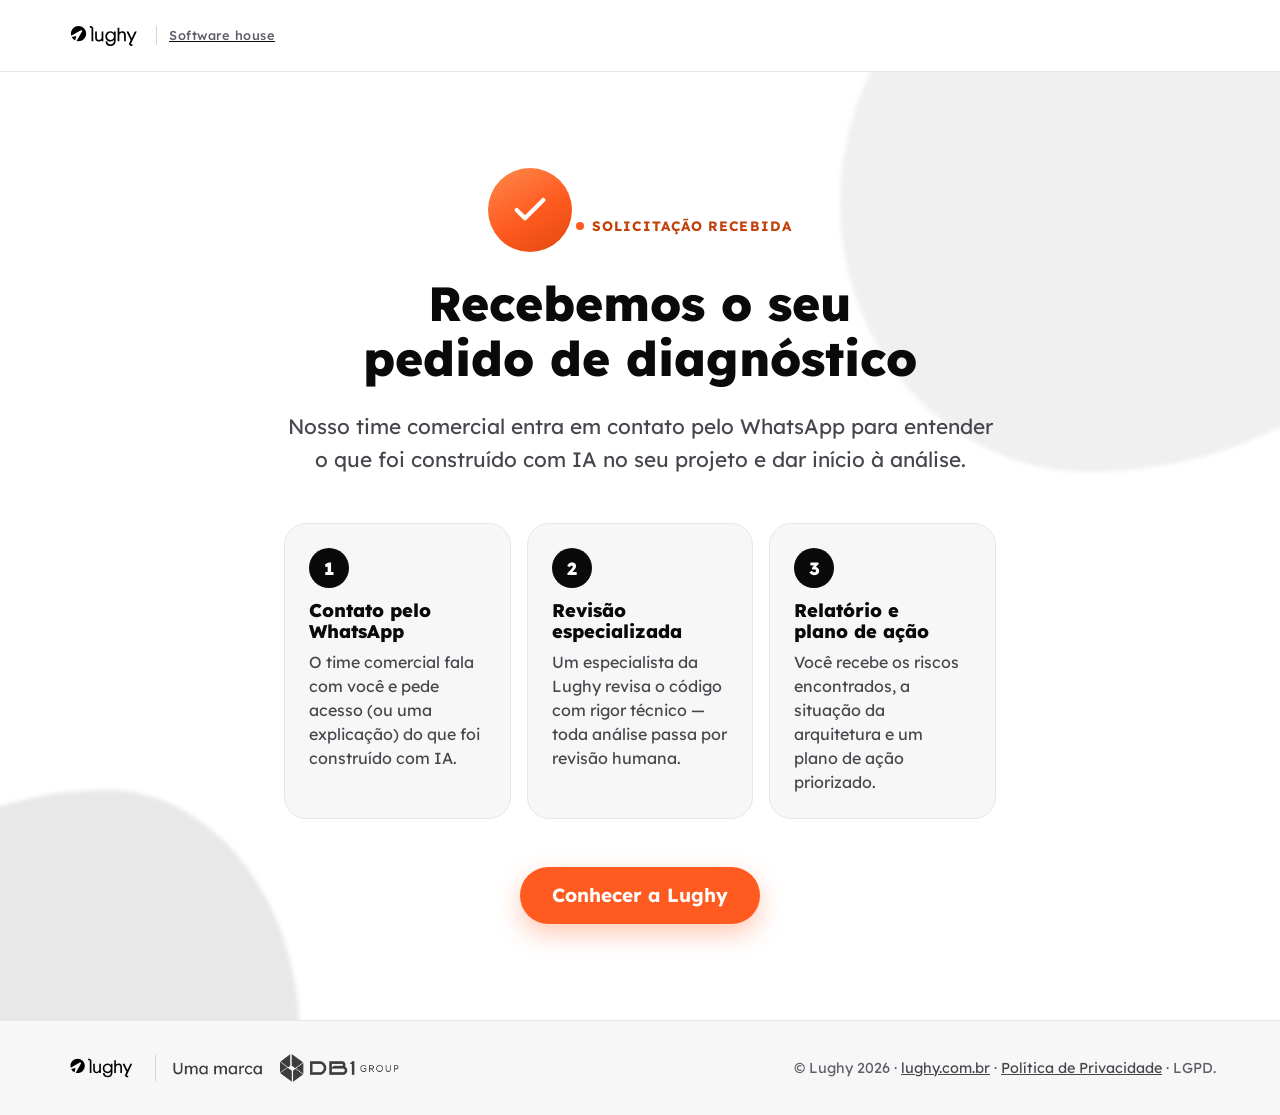
==== obrigado.html @ 1a2d0745 "LP Diagnóstico de Código gerado por IA — pronta para deploy Landing page de campanha (Meta Ads + Goo" ====
<!DOCTYPE html>
<html lang="pt-BR">
<head>
  <meta charset="UTF-8" />
  <meta name="viewport" content="width=device-width, initial-scale=1.0" />

  <!-- Google Tag Manager -->
  <script>(function(w,d,s,l,i){w[l]=w[l]||[];w[l].push({'gtm.start':
  new Date().getTime(),event:'gtm.js'});var f=d.getElementsByTagName(s)[0],
  j=d.createElement(s),dl=l!='dataLayer'?'&l='+l:'';j.async=true;j.src=
  'https://www.googletagmanager.com/gtm.js?id='+i+dl;f.parentNode.insertBefore(j,f);
  })(window,document,'script','dataLayer','GTM-N384CG7L');</script>
  <!-- End Google Tag Manager -->

  <title>Solicitação recebida | Diagnóstico de Código gerado por IA · Lughy</title>
  <meta name="description" content="Recebemos sua solicitação de diagnóstico técnico. Veja os próximos passos." />
  <meta name="robots" content="noindex, nofollow" />

  <link rel="icon" type="image/svg+xml" href="assets/logo-lughy-orange.svg" />

  <link rel="preconnect" href="https://fonts.googleapis.com" />
  <link rel="preconnect" href="https://fonts.gstatic.com" crossorigin />
  <link href="https://fonts.googleapis.com/css2?family=Lexend:wght@400;500;600;700;800&display=swap" rel="stylesheet" />

  <link rel="stylesheet" href="styles.css" />
</head>
<body>
  <!-- Google Tag Manager (noscript) -->
  <noscript><iframe src="https://www.googletagmanager.com/ns.html?id=GTM-N384CG7L"
  height="0" width="0" style="display:none;visibility:hidden"></iframe></noscript>
  <!-- End Google Tag Manager (noscript) -->

  <header class="site-header">
    <div class="container site-header__inner">
      <a class="site-header__logo" href="/" aria-label="Lughy — página inicial">
        <img src="assets/logo-lughy-black.svg" alt="Lughy" width="140" height="56" />
        <span class="site-header__tagline">Software house</span>
      </a>
    </div>
  </header>

  <main>
    <section class="thanks">
      <span class="blob blob--1" aria-hidden="true"></span>
      <span class="blob blob--2" aria-hidden="true"></span>

      <div class="container thanks__inner">
        <span class="thanks__icon" aria-hidden="true">
          <svg viewBox="0 0 24 24" fill="none" stroke="currentColor" stroke-width="2.5" stroke-linecap="round" stroke-linejoin="round"><path d="M20 6 9 17l-5-5"/></svg>
        </span>

        <p class="eyebrow"><span class="eyebrow__dot" aria-hidden="true"></span> Solicitação recebida</p>
        <h1>Recebemos o seu pedido de diagnóstico</h1>
        <p class="thanks__lead">Nosso time comercial entra em contato pelo WhatsApp para entender o que foi construído com IA no seu projeto e dar início à análise.</p>

        <ol class="thanks__steps">
          <li class="thanks__step">
            <span class="thanks__step-num" aria-hidden="true">1</span>
            <h2>Contato pelo WhatsApp</h2>
            <p>O time comercial fala com você e pede acesso (ou uma explicação) do que foi construído com IA.</p>
          </li>
          <li class="thanks__step">
            <span class="thanks__step-num" aria-hidden="true">2</span>
            <h2>Revisão especializada</h2>
            <p>Um especialista da Lughy revisa o código com rigor técnico — toda análise passa por revisão humana.</p>
          </li>
          <li class="thanks__step">
            <span class="thanks__step-num" aria-hidden="true">3</span>
            <h2>Relatório e plano de ação</h2>
            <p>Você recebe os riscos encontrados, a situação da arquitetura e um plano de ação priorizado.</p>
          </li>
        </ol>

        <a class="btn btn--primary" href="https://lughy.com.br" target="_blank" rel="noopener">Conhecer a Lughy</a>
      </div>
    </section>
  </main>

  <footer class="site-footer">
    <div class="container site-footer__inner">
      <div class="site-footer__brands">
        <img src="assets/logo-lughy-black.svg" alt="Lughy" width="120" height="48" loading="lazy" />
        <span class="site-footer__divider" aria-hidden="true"></span>
        <img src="assets/decor/db1group-signature.png" alt="Uma marca DB1 Group" width="150" height="40" loading="lazy" />
      </div>
      <p class="site-footer__legal">
        © Lughy 2026 ·
        <a href="https://lughy.com.br" target="_blank" rel="noopener">lughy.com.br</a> ·
        <a href="https://lughy.com.br/politica-de-privacidade" target="_blank" rel="noopener">Política de Privacidade</a> ·
        LGPD.
      </p>
    </div>
  </footer>
</body>
</html>
---- styles.css ----
/* =========================================================
   Lughy — LP Campanha "Diagnóstico de Código/Plataforma gerada por IA"
   Versão CLARA do brand guide Lughy (DB1 Group)
   Fundo branco · laranja e preto em destaques · degradês nas seções de ênfase
   Tokens e componentes herdados das LPs "Diagnóstico de Projeto" e
   "Consultoria Suk" para manter a família visual.
   ========================================================= */

/* ---------- Variáveis ---------- */
:root {
  /* Paleta clara (mesma das LPs de referência) */
  --laranja-lughy: #FF5A1F;        /* destaques, ícones e CTA (fills / texto grande) */
  --laranja-lughy-dark: #E0480F;   /* hover do CTA */
  --laranja-lughy-light: #FF8A4C;  /* topo dos degradês */
  --laranja-texto: #C2410C;        /* laranja p/ TEXTO pequeno sobre claro (AA 5.1:1) */
  --preto: #0A0A0A;                /* texto principal */
  --branco: #FFFFFF;
  --off-white: #F7F7F7;            /* seções alternadas (cinza claríssimo) */

  /* Ciano de apoio — vem do deck "Novos Serviços IA" (tags Construir/Sustentar) */
  --ciano-lughy: #3FB6CC;
  --ciano-escuro: #0E6D80;         /* ciano p/ TEXTO pequeno sobre claro (AA) */

  /* Blobs orgânicos decorativos (cinza muito suave) */
  --blob-1: #F0F0F0;
  --blob-2: #E8E8E8;

  /* Escala de cinzas neutros */
  --cinza-900: #1a1a1a;
  --cinza-700: #45474d; /* texto de apoio sobre claro (AA ~9:1) */
  --cinza-600: #5c5f66;
  --cinza-500: #6f6f6f; /* placeholder */
  --cinza-300: #d5d5d5; /* bordas */
  --cinza-200: #e7e7e7;
  --cinza-100: #f1f1f1;

  /* Tipografia */
  --font: "Lexend", system-ui, -apple-system, "Segoe UI", Roboto, sans-serif;
  --fw-regular: 400;
  --fw-medium: 500;
  --fw-semibold: 600;
  --fw-bold: 700;
  --fw-extrabold: 800;

  /* Espaçamento */
  --space-1: 0.25rem;
  --space-2: 0.5rem;
  --space-3: 0.75rem;
  --space-4: 1rem;
  --space-5: 1.5rem;
  --space-6: 2rem;
  --space-7: 3rem;
  --space-8: 4rem;
  --space-9: 6rem;

  /* Layout */
  --container: 1200px;
  --radius: 14px;
  --radius-lg: 22px;
  --header-h: 72px;
  --shadow: 0 18px 48px rgba(10, 10, 10, 0.12);
  --shadow-sm: 0 6px 20px rgba(10, 10, 10, 0.07);
}

/* ---------- Reset base ---------- */
*,
*::before,
*::after { box-sizing: border-box; }

* { margin: 0; }

html {
  scroll-behavior: smooth;
  scroll-padding-top: calc(var(--header-h) + 16px);
  -webkit-text-size-adjust: 100%;
}

body {
  font-family: var(--font);
  font-weight: var(--fw-regular);
  font-size: 1rem;
  line-height: 1.5;
  color: var(--preto);
  background: var(--branco);
  text-align: left;
  overflow-x: hidden;
  -webkit-font-smoothing: antialiased;
}

img { max-width: 100%; height: auto; display: block; }

h1, h2, h3 {
  font-weight: var(--fw-extrabold);
  line-height: 1.15;
  text-wrap: balance;
}

p { text-wrap: pretty; }

a { color: inherit; }

button { font-family: inherit; }

@media (prefers-reduced-motion: reduce) {
  html { scroll-behavior: auto; }
  * { animation: none !important; transition: none !important; }
}

/* ---------- Utilitários ---------- */
.container {
  width: 100%;
  max-width: var(--container);
  margin-inline: auto;
  padding-inline: var(--space-5);
  position: relative;
  z-index: 2;
}

.section {
  padding-block: var(--space-8);
  position: relative;
  overflow: hidden;
}
.section--alt { background: var(--off-white); }

.section__title {
  font-size: clamp(1.6rem, 4.5vw, 2.5rem);
  margin-bottom: var(--space-5);
  max-width: 24ch;
}

.section__lead {
  font-size: clamp(1.05rem, 2.2vw, 1.25rem);
  color: var(--cinza-700);
  max-width: 58ch;
}
.section__lead--center { margin-inline: auto; text-align: center; }

/* Destaque em laranja para palavras-chave */
.hl { color: var(--laranja-lughy); }

.visually-hidden {
  position: absolute !important;
  width: 1px; height: 1px;
  padding: 0; margin: -1px;
  overflow: hidden; clip: rect(0 0 0 0);
  white-space: nowrap; border: 0;
}

.skip-link {
  position: absolute;
  left: var(--space-4);
  top: -60px;
  z-index: 200;
  background: var(--preto);
  color: var(--branco);
  font-weight: var(--fw-bold);
  padding: var(--space-2) var(--space-4);
  border-radius: 0 0 var(--radius) var(--radius);
  transition: top 0.2s ease;
}
.skip-link:focus { top: 0; }

/* Foco visível global (acessibilidade) */
:where(a, button, input, textarea, select, summary):focus-visible {
  outline: 3px solid var(--laranja-lughy);
  outline-offset: 2px;
  border-radius: 6px;
}

/* Eyebrow */
.eyebrow {
  display: inline-flex;
  align-items: center;
  gap: var(--space-2);
  font-weight: var(--fw-bold);
  font-size: 0.85rem;
  letter-spacing: 0.08em;
  text-transform: uppercase;
  color: var(--laranja-texto);
  margin-bottom: var(--space-4);
}
.eyebrow__dot { width: 8px; height: 8px; border-radius: 50%; background: var(--laranja-lughy); }
/* variante centralizada: precisa de display block no container para o inline-flex centralizar */
.eyebrow--center { display: flex; justify-content: center; }
/* sobre fundo escuro o laranja de texto perde contraste → usa o laranja claro */
.eyebrow--invert { color: var(--laranja-lughy-light); }

/* ---------- Blobs orgânicos decorativos ---------- */
.blob {
  position: absolute;
  z-index: 0;
  pointer-events: none;
  border-radius: 46% 54% 60% 40% / 52% 44% 56% 48%;
  filter: blur(2px);
}
.blob--1 {
  width: 620px; height: 560px;
  background: var(--blob-1);
  top: -160px; right: -180px;
}
.blob--2 {
  width: 460px; height: 430px;
  background: var(--blob-2);
  bottom: -200px; left: -160px;
  border-radius: 58% 42% 44% 56% / 46% 58% 42% 54%;
}
/* blob de brilho laranja para a seção escura de CTA */
.blob--3 {
  width: 680px; height: 620px;
  background: radial-gradient(circle at 50% 50%, rgba(255, 90, 31, 0.55), transparent 68%);
  top: -240px; right: -180px;
  filter: blur(40px);
  border-radius: 50%;
}

/* ---------- Botões ---------- */
.btn {
  display: inline-flex;
  align-items: center;
  justify-content: center;
  gap: var(--space-2);
  font-weight: var(--fw-bold);
  font-size: 1.1875rem;   /* 19px bold = "texto grande" WCAG → branco sobre laranja passa AA */
  line-height: 1.2;
  text-decoration: none;
  padding: 0.95rem 1.9rem;
  border: 2px solid transparent;
  border-radius: 999px;
  cursor: pointer;
  transition: transform 0.15s ease, background-color 0.2s ease, color 0.2s ease, border-color 0.2s ease, box-shadow 0.2s ease;
}
.btn:hover { transform: translateY(-2px); }
.btn:active { transform: translateY(0); }

/* CTA principal: pill laranja sólido, texto branco */
.btn--primary {
  background: var(--laranja-lughy);
  color: var(--branco);
  box-shadow: 0 10px 26px rgba(255, 90, 31, 0.32);
}
.btn--primary:hover { background: var(--laranja-lughy-dark); }

/* CTA compacto do header */
.btn--sm { padding: 0.62rem 1.3rem; }
.btn--block { width: 100%; }

/* ---------- Header fixo (claro) ---------- */
.site-header {
  position: fixed;
  inset: 0 0 auto 0;
  z-index: 100;
  height: var(--header-h);
  background: rgba(255, 255, 255, 0.9);
  backdrop-filter: blur(10px);
  border-bottom: 1px solid var(--cinza-200);
  display: flex;
  align-items: center;
}
.site-header__inner {
  display: flex;
  align-items: center;
  justify-content: space-between;
  gap: var(--space-4);
}
.site-header__logo { display: inline-flex; align-items: center; gap: var(--space-3); }
.site-header__logo img { height: 32px; width: auto; }
.site-header__tagline {
  font-size: 0.8rem;
  font-weight: var(--fw-medium);
  color: var(--cinza-600);
  letter-spacing: 0.04em;
  padding-left: var(--space-3);
  border-left: 1px solid var(--cinza-300);
  display: none;
}

main { padding-top: var(--header-h); }

/* ---------- Hero ---------- */
.hero {
  background:
    radial-gradient(900px 520px at 88% -10%, rgba(255, 90, 31, 0.10), transparent 70%),
    var(--branco);
  color: var(--preto);
  padding-block: var(--space-8);
  position: relative;
  overflow: hidden;
}
/* A arte é o fundo da própria seção: copy e imagem numa composição só.
   Mobile: a arte ocupa a parte de baixo e o véu vertical abre o topo p/ a copy.
   Desktop: a arte é ancorada à direita e o véu horizontal abre a metade esquerda. */
.hero__media {
  position: absolute;
  inset: 0;
  z-index: 0;
}
.hero__img {
  width: 100%;
  height: 100%;
  object-fit: cover;
  object-position: 72% center;
}
/* Altura extra no mobile para a arte aparecer abaixo da copy, em vez de
   ficar só como textura por trás do texto. */
.hero {
  min-height: 92svh;
  display: flex;
  align-items: flex-start;
}
/* véu que garante a legibilidade da copy sobre a arte.
   Fica praticamente opaco até 62% (onde a copy termina) e só então dissolve. */
.hero::after {
  content: "";
  position: absolute;
  inset: 0;
  z-index: 1;
  background: linear-gradient(
    180deg,
    #ffffff 0%,
    rgba(255, 255, 255, 0.95) 62%,
    rgba(255, 255, 255, 0.55) 78%,
    rgba(255, 255, 255, 0.05) 100%
  );
}
.hero__copy { position: relative; z-index: 2; }
.hero__copy h1 {
  font-size: clamp(2rem, 5.4vw, 3.2rem);
  margin-bottom: var(--space-5);
  max-width: 16ch;
}
.hero__subtitle {
  font-weight: var(--fw-regular);
  font-size: clamp(1.05rem, 2.4vw, 1.35rem);
  line-height: 1.5;
  color: var(--cinza-700);
  max-width: 46ch;
  margin-bottom: var(--space-6);
}
.hero__note {
  margin-top: var(--space-4);
  font-size: 0.9rem;
  color: var(--cinza-600);
}

/* ---------- Cards genéricos ---------- */
.cards { list-style: none; padding: 0; display: grid; gap: var(--space-4); }
.card {
  background: var(--branco);
  border: 1px solid var(--cinza-200);
  border-radius: var(--radius-lg);
  padding: var(--space-5);
  box-shadow: var(--shadow-sm);
  transition: transform 0.2s ease, box-shadow 0.2s ease;
}
.card:hover { transform: translateY(-4px); box-shadow: var(--shadow); }
.card p { color: var(--cinza-700); font-size: 1.05rem; }

/* =========================================================
   Sinais de alerta — mesmo sistema visual do bloco "Quatro frentes":
   fundo escuro com brilho laranja, ícones hexagonais e cards translúcidos.
   Sem hexágono central: aquele é a assinatura da seção de serviços.
   ========================================================= */
.sinais {
  background:
    radial-gradient(720px 480px at 50% 0%, rgba(255, 90, 31, 0.26), transparent 62%),
    linear-gradient(160deg, #141416 0%, #0A0A0A 55%, #1C0E07 100%);
  color: var(--branco);
}
.sinais__title {
  text-align: center;
  font-size: clamp(1.6rem, 4.5vw, 2.5rem);
  max-width: 24ch;
  margin-inline: auto;
  margin-bottom: var(--space-8);
}

.sinais__grid {
  list-style: none;
  padding: 0;
  margin: 0;
  display: grid;
  gap: var(--space-4);
}

.sinal { position: relative; }

/* O mockup é sempre um QUADRADO (aspect-ratio 1), nunca um retângulo:
   é ele que define o ritmo da fileira. O texto vem abaixo do quadrado. */
.sinal__mock {
  position: relative;
  aspect-ratio: 1 / 1;
  width: 100%;
  border-radius: var(--radius-lg);
  background:
    radial-gradient(120% 100% at 50% 0%, rgba(255, 90, 31, 0.12), transparent 62%),
    rgba(255, 255, 255, 0.045);
  border: 1px solid rgba(255, 255, 255, 0.09);
  overflow: hidden;
  margin-bottom: var(--space-5);
  transition: transform 0.25s ease, border-color 0.25s ease, box-shadow 0.25s ease;
}
.sinal:hover .sinal__mock {
  transform: translateY(-5px);
  border-color: rgba(255, 90, 31, 0.4);
  box-shadow: 0 18px 40px rgba(255, 90, 31, 0.16);
}
.sinal__mock svg { display: block; width: 100%; height: 100%; }

/* O número fica FORA do quadrado: dentro dele encobria o conteúdo dos mockups.
   É ornamento (aria-hidden) — a numeração não carrega informação. */
.sinal__num {
  display: block;
  margin-bottom: var(--space-3);
  font-size: 0.9rem;
  font-weight: var(--fw-extrabold);
  line-height: 1;
  letter-spacing: 0.14em;
  color: var(--laranja-lughy-light);
}

.sinal p {
  font-size: 1rem;
  color: rgba(255, 255, 255, 0.78);
}

/* ---------- Benefícios (3 blocos, ícone circular preto) ---------- */
.solucao .eyebrow--center { margin-inline: auto; }
.solucao .section__title { text-align: center; max-width: 32ch; margin-inline: auto; margin-bottom: var(--space-7); }
.solucao__grid { display: grid; gap: var(--space-6); align-items: start; }
.pillar { text-align: center; }
.pillar__icon {
  display: inline-flex;
  align-items: center;
  justify-content: center;
  width: 64px; height: 64px;
  border-radius: 50%;
  background: var(--preto);
  color: var(--branco);
  margin-bottom: var(--space-4);
  margin-inline: auto;
}
.pillar__icon svg { width: 30px; height: 30px; }
.pillar h3 { font-size: 1.3rem; margin-bottom: var(--space-2); }
.pillar p { color: var(--cinza-700); font-size: 1.05rem; }

/* ---------- Descrição do serviço (bloco de destaque) ---------- */
.oferta__card {
  position: relative;
  background: var(--branco);
  border: 1px solid var(--cinza-200);
  border-radius: var(--radius-lg);
  box-shadow: var(--shadow);
  padding: clamp(1.75rem, 4vw, 3.25rem);
  text-align: center;
  max-width: 900px;
  margin-inline: auto;
  overflow: hidden;
}
.oferta__card::before {
  content: "";
  position: absolute; inset: 0 0 auto 0; height: 6px;
  background: linear-gradient(90deg, var(--laranja-lughy-light), var(--laranja-lughy) 55%, var(--laranja-lughy-dark));
}
.oferta__card .eyebrow { justify-content: center; }
.oferta__card .section__title { margin-inline: auto; max-width: 28ch; }
.oferta__card .section__lead { margin-inline: auto; margin-bottom: var(--space-6); }
.oferta__list {
  list-style: none; padding: 0; margin: 0 auto var(--space-6);
  display: flex; flex-wrap: wrap; gap: var(--space-3) var(--space-4);
  justify-content: center; max-width: 720px;
}
.oferta__list li {
  display: inline-flex; align-items: center; gap: var(--space-2);
  font-weight: var(--fw-medium); color: var(--cinza-700);
  font-size: 0.98rem;
  text-align: left;
}
.oferta__list svg { width: 18px; height: 18px; color: var(--laranja-lughy); flex: none; }

/* =========================================================
   Seção "A Lughy é especialista em desenvolvimento com IA"
   ========================================================= */
.especialista { padding-bottom: 0; }
.especialista .eyebrow--center { margin-inline: auto; }

/* Esfera laranja decorativa (elemento oficial das telas comerciais) */
.esfera {
  position: absolute;
  z-index: 0;
  pointer-events: none;
  opacity: 0.5;
  width: 120px; height: auto;
}
.esfera--1 { top: var(--space-6); right: -30px; }
@media (min-width: 1025px) {
  .esfera--1 { width: 200px; top: var(--space-7); right: 3%; opacity: 0.75; }
}
.especialista .section__title { text-align: center; max-width: 30ch; margin-inline: auto; }
.especialista .section__lead { margin-bottom: var(--space-8); }

/* ---------- Linha do tempo (mobile: vertical) ---------- */
.timeline {
  list-style: none;
  position: relative;
  margin: 0 0 var(--space-8);
  padding: 0 0 0 var(--space-8);
  display: grid;
  gap: var(--space-5);
  counter-reset: none;
}
.timeline::before {
  content: "";
  position: absolute;
  left: 13px; top: 8px; bottom: 8px;
  width: 2px;
  background: var(--laranja-lughy);
  opacity: 0.35;
}
.timeline__item { position: relative; }
.timeline__item::before {
  content: "";
  position: absolute;
  left: calc(var(--space-8) * -1 + 7px);
  top: 12px;
  width: 14px; height: 14px;
  border-radius: 50%;
  background: var(--laranja-lughy);
  box-shadow: 0 0 0 5px rgba(255, 90, 31, 0.16);
}
.timeline__card {
  background: var(--branco);
  border: 1px solid var(--cinza-200);
  border-radius: var(--radius-lg);
  padding: var(--space-5);
  box-shadow: var(--shadow-sm);
}
.timeline__year {
  font-size: 1.4rem;
  font-weight: var(--fw-extrabold);
  color: var(--laranja-texto);
  margin-bottom: var(--space-2);
  line-height: 1.1;
}
.timeline__text { color: var(--cinza-700); font-size: 1rem; }

/* marco "Hoje" — card laranja sólido com brilho, como no deck.
   Texto em preto (e não branco como no slide): branco sobre este laranja
   fica em 2,3:1 e reprovaria no AA; preto sobre o mesmo laranja dá 6,3–8,4:1. */
.timeline__item--now .timeline__card {
  background: linear-gradient(150deg, var(--laranja-lughy-light), var(--laranja-lughy));
  border-color: transparent;
  box-shadow: 0 18px 44px rgba(255, 90, 31, 0.34);
}
.timeline__item--now .timeline__year { color: var(--preto); }
.timeline__item--now .timeline__text { color: var(--preto); }
.timeline__item--now::before {
  background: var(--branco);
  box-shadow: 0 0 0 5px rgba(255, 90, 31, 0.55);
}

/* ---------- Números de prova ---------- */
.stats {
  list-style: none; padding: 0; margin: 0 0 var(--space-8);
  display: grid; gap: var(--space-4);
}
/* Números em laranja com texto preto (contraste 6,3–8,4:1) */
.stat {
  background: linear-gradient(150deg, var(--laranja-lughy-light), var(--laranja-lughy));
  color: var(--preto);
  border-radius: var(--radius-lg);
  padding: var(--space-6) var(--space-5);
  text-align: center;
  box-shadow: 0 16px 40px rgba(255, 90, 31, 0.26);
}
.stat__num {
  font-size: clamp(2.6rem, 8vw, 3.6rem);
  font-weight: var(--fw-extrabold);
  line-height: 1;
  margin-bottom: var(--space-2);
}
.stat__label { font-size: 1rem; font-weight: var(--fw-medium); color: var(--preto); }
/* terceiro selo: blend laranja/preto para quebrar a repetição */
.stat--wide {
  background: linear-gradient(135deg, #1A1A1A 0%, #0A0A0A 55%, #2A1109 100%);
  color: var(--branco);
  box-shadow: var(--shadow);
  display: flex; align-items: center; gap: var(--space-4);
  text-align: left;
}
.stat--wide .stat__label { color: var(--branco); }
.stat__icon {
  display: inline-flex; align-items: center; justify-content: center;
  width: 56px; height: 56px; flex: none;
  border-radius: 50%;
  background: rgba(255, 90, 31, 0.18);
  color: var(--laranja-lughy-light);
}
.stat__icon svg { width: 28px; height: 28px; }
.stat__label--strong { font-weight: var(--fw-bold); font-size: 1.05rem; }

/* =========================================================
   Quatro frentes + hexágono central (esquema do deck Novos Serviços IA)
   Bloco escuro com degradê laranja/preto — âncora visual da página
   ========================================================= */
.frentes {
  position: relative;
  margin-top: var(--space-8);
  padding-block: var(--space-8);
  background:
    radial-gradient(760px 520px at 50% 52%, rgba(255, 90, 31, 0.30), transparent 62%),
    linear-gradient(160deg, #141416 0%, #0A0A0A 55%, #1C0E07 100%);
  color: var(--branco);
  overflow: hidden;
}
.frentes__title {
  text-align: center;
  font-size: clamp(1.6rem, 4.5vw, 2.4rem);
  margin-bottom: var(--space-8);
}
.frentes .eyebrow--center { margin-inline: auto; }

.frentes__map {
  display: grid;
  gap: var(--space-4);
  align-items: stretch;
}

/* Hexágono central com o logo da Lughy */
.hexcore {
  position: relative;
  justify-self: center;
  width: 190px;
  display: grid;
  place-items: center;
  filter: drop-shadow(0 0 50px rgba(255, 90, 31, 0.55));
}
.hexcore__shape { width: 100%; height: auto; display: block; }
.hexcore__logo {
  position: absolute;
  width: 62%;
  height: auto;
}

/* Cartões das quatro frentes */
.frente {
  background: rgba(255, 255, 255, 0.045);
  border: 1px solid rgba(255, 255, 255, 0.09);
  border-radius: var(--radius-lg);
  padding: var(--space-5);
  position: relative;
}
.frente__tag {
  display: inline-block;
  font-size: 0.8rem;
  font-weight: var(--fw-extrabold);
  letter-spacing: 0.12em;
  text-transform: uppercase;
  padding: 0.4rem 0.9rem;
  border-radius: 8px;
  margin-bottom: var(--space-5);
}
.frente__tag--orange {
  background: linear-gradient(90deg, var(--laranja-lughy), var(--laranja-lughy-light));
  color: var(--branco);
}
/* ciano claro com texto escuro: contraste AA sem perder a cor do deck */
.frente__tag--cyan { background: var(--ciano-lughy); color: #06232A; }

.frente__list { list-style: none; padding: 0; margin: 0; display: grid; gap: var(--space-5); }
.frente__list li { display: flex; align-items: flex-start; gap: var(--space-4); }
.frente__list strong {
  display: block;
  font-size: 1.15rem;
  font-weight: var(--fw-bold);
  margin-bottom: 2px;
}
.frente__list em {
  display: block;
  font-style: normal;
  font-size: 0.95rem;
  color: rgba(255, 255, 255, 0.62);
}
.frente__icon {
  flex: none;
  display: inline-flex; align-items: center; justify-content: center;
  width: 46px; height: 46px;
  color: var(--laranja-lughy-light);
  background: rgba(255, 90, 31, 0.13);
  border: 1px solid rgba(255, 90, 31, 0.28);
  /* silhueta hexagonal, como os ícones do deck */
  clip-path: polygon(50% 0%, 100% 25%, 100% 75%, 50% 100%, 0% 75%, 0% 25%);
}
.frente__icon svg { width: 22px; height: 22px; }
.frente__icon--cyan {
  color: #8FE1F0;
  background: rgba(63, 182, 204, 0.14);
  border-color: rgba(63, 182, 204, 0.32);
}

.frente__pill {
  display: inline-flex; align-items: center; gap: var(--space-2);
  margin-top: var(--space-5);
  padding: var(--space-3) var(--space-4);
  border: 1px solid rgba(255, 90, 31, 0.45);
  border-radius: 999px;
  font-size: 0.92rem;
  font-weight: var(--fw-semibold);
  color: rgba(255, 255, 255, 0.92);
  background: rgba(255, 90, 31, 0.08);
}
.frente__pill svg { width: 18px; height: 18px; color: var(--laranja-lughy-light); flex: none; }

.frentes__closing {
  margin-top: var(--space-8);
  text-align: center;
  font-size: clamp(1.05rem, 2.4vw, 1.3rem);
  font-weight: var(--fw-medium);
  color: rgba(255, 255, 255, 0.88);
  max-width: 62ch;
  margin-inline: auto;
}

/* ---------- Credibilidade (DB1 Group) ---------- */
.credibilidade .section__title { text-align: center; max-width: none; margin-inline: auto; }
.credibilidade .section__lead { margin-bottom: var(--space-6); }
.prova__brand {
  display: flex; align-items: center; justify-content: center; gap: var(--space-5); flex-wrap: wrap;
}
/* selo "Uma marca DB1 Group" é branco → preto para legibilidade no fundo claro */
.prova__db1 { height: 40px; width: auto; filter: brightness(0); }
.selos { display: flex; flex-wrap: wrap; gap: var(--space-3); justify-content: center; }
.selo {
  display: inline-flex; align-items: center; gap: var(--space-2);
  background: var(--branco);
  border: 1px solid var(--cinza-200);
  border-radius: 999px;
  padding: var(--space-2) var(--space-4);
  font-size: 0.9rem; font-weight: var(--fw-semibold);
  color: var(--preto);
  box-shadow: var(--shadow-sm);
}
.selo svg { width: 18px; height: 18px; color: var(--laranja-lughy); flex: none; }

/* ---------- Prova social ---------- */
.prova .section__title { max-width: none; text-align: center; margin-inline: auto; margin-bottom: var(--space-7); }

/* Marquee de logos de clientes */
.marquee {
  position: relative;
  overflow: hidden;
  display: flex;
  gap: var(--space-8);
  -webkit-mask-image: linear-gradient(90deg, transparent, #000 8%, #000 92%, transparent);
  mask-image: linear-gradient(90deg, transparent, #000 8%, #000 92%, transparent);
}
.marquee__track {
  list-style: none; padding: 0; margin: 0;
  display: flex;
  align-items: center;
  gap: var(--space-8);
  flex: none;
  animation: marquee 34s linear infinite;
}
.marquee:hover .marquee__track { animation-play-state: paused; }
.marquee__track li { flex: none; }
.marquee__track img {
  height: 42px; width: auto;
  filter: grayscale(100%);
  opacity: 0.62;
  transition: filter 0.25s ease, opacity 0.25s ease;
}
.marquee__track img:hover { filter: grayscale(0%); opacity: 1; }
@keyframes marquee {
  from { transform: translateX(0); }
  to { transform: translateX(calc(-100% - var(--space-8))); }
}

/* ---------- FAQ (acordeão) ---------- */
.faq__inner { max-width: 820px; }
.faq .section__title { text-align: center; max-width: none; margin-bottom: var(--space-7); }
.faq__item {
  background: var(--branco);
  border: 1px solid var(--cinza-200);
  border-radius: var(--radius);
  margin-bottom: var(--space-3);
  overflow: hidden;
}
.faq__item summary {
  list-style: none;
  cursor: pointer;
  padding: var(--space-5);
  font-weight: var(--fw-bold);
  font-size: 1.1rem;
  display: flex;
  align-items: center;
  justify-content: space-between;
  gap: var(--space-4);
}
.faq__item summary::-webkit-details-marker { display: none; }
.faq__item summary::after {
  content: "";
  flex: none;
  width: 14px; height: 14px;
  border-right: 2.5px solid var(--laranja-lughy);
  border-bottom: 2.5px solid var(--laranja-lughy);
  transform: rotate(45deg);
  transition: transform 0.25s ease;
}
.faq__item[open] summary::after { transform: rotate(-135deg); }
.faq__answer { padding: 0 var(--space-5) var(--space-5); }
.faq__answer p { color: var(--cinza-700); }

/* ---------- Formulário final / CTA (bloco escuro com degradê + foto) ----------
   Foto oficial (tela 08 do PPT comercial) sob um véu escuro forte: o texto branco
   precisa continuar acima de 4,5:1 mesmo sobre as áreas mais claras da imagem. */
.cta-final {
  background:
    linear-gradient(155deg, rgba(20, 20, 22, 0.94) 0%, rgba(10, 10, 10, 0.90) 52%, rgba(33, 16, 10, 0.88) 100%),
    url("assets/decor/cta-dev.jpg") center / cover no-repeat,
    #0A0A0A;
  color: var(--branco);
}
.cta-final__grid { display: grid; gap: var(--space-7); align-items: center; }
.cta-final__copy h2 {
  font-size: clamp(1.7rem, 4.6vw, 2.6rem);
  margin-bottom: var(--space-5);
}
.cta-final__lead {
  font-size: clamp(1.05rem, 2.2vw, 1.2rem);
  color: rgba(255, 255, 255, 0.8);
  max-width: 52ch;
}

/* Card do formulário (claro sobre o fundo escuro) */
.form-card {
  background: var(--branco);
  color: var(--preto);
  border: 1px solid var(--cinza-200);
  border-radius: var(--radius-lg);
  padding: clamp(1.25rem, 3vw, 2rem);
  box-shadow: var(--shadow);
}
.form-card__title {
  font-size: 1.25rem;
  margin-bottom: var(--space-5);
}
.field { margin-bottom: var(--space-4); border: 0; padding: 0; }
.field label,
.field legend {
  display: block;
  font-weight: var(--fw-bold);
  font-size: 0.95rem;
  margin-bottom: var(--space-2);
}
.field input[type="text"],
.field input[type="email"],
.field input[type="tel"],
.field select {
  width: 100%;
  font: inherit;
  color: var(--preto);
  background: var(--branco);
  border: 1.5px solid var(--cinza-300);
  border-radius: var(--radius);
  padding: 0.8rem 0.9rem;
  transition: border-color 0.2s ease, box-shadow 0.2s ease;
}
/* seta customizada do select (mantém o desenho consistente com os inputs) */
.field select {
  appearance: none;
  -webkit-appearance: none;
  background-image: url("data:image/svg+xml;charset=utf-8,%3Csvg xmlns='http://www.w3.org/2000/svg' viewBox='0 0 24 24' fill='none' stroke='%2345474d' stroke-width='2.5' stroke-linecap='round' stroke-linejoin='round'%3E%3Cpath d='m6 9 6 6 6-6'/%3E%3C/svg%3E");
  background-repeat: no-repeat;
  background-position: right 0.85rem center;
  background-size: 18px 18px;
  padding-right: 2.6rem;
}
.field input::placeholder { color: var(--cinza-500); }
.field input:focus,
.field select:focus {
  border-color: var(--laranja-lughy);
  box-shadow: 0 0 0 3px rgba(255, 90, 31, 0.18);
  outline: none;
}
.field input[aria-invalid="true"],
.field select[aria-invalid="true"] { border-color: var(--laranja-lughy); }

.check { display: flex; align-items: flex-start; gap: var(--space-2); font-weight: var(--fw-regular); cursor: pointer; }
.check input { margin-top: 0.15rem; width: 1.15rem; height: 1.15rem; accent-color: var(--laranja-lughy); flex: none; }
.field--check { margin-top: var(--space-5); }
.check span { font-size: 0.95rem; color: var(--cinza-700); }

.field__error {
  color: #b3300a;
  font-size: 0.85rem;
  font-weight: var(--fw-bold);
  margin-top: var(--space-2);
}

.form-card__safe {
  margin-top: var(--space-3);
  font-size: 0.9rem;
  color: var(--cinza-700);
  text-align: center;
}
.form-card__success {
  margin-top: var(--space-4);
  padding: var(--space-4);
  background: rgba(255, 90, 31, 0.08);
  border: 1.5px solid var(--laranja-lughy);
  border-radius: var(--radius);
  font-weight: var(--fw-bold);
  color: #a33009;
}
.form-card__error {
  margin-top: var(--space-4);
  padding: var(--space-4);
  background: rgba(10, 10, 10, 0.05);
  border: 1.5px solid var(--cinza-300);
  border-radius: var(--radius);
  font-weight: var(--fw-bold);
  color: var(--preto);
}
button[type="submit"]:disabled { opacity: 0.7; cursor: progress; }

/* ---------- Thank you page (clara) ---------- */
.thanks {
  position: relative;
  overflow: hidden;
  background: var(--branco);
  color: var(--preto);
  min-height: calc(100vh - var(--header-h));
  display: flex;
  align-items: center;
  padding-block: var(--space-9);
}
.thanks__inner { max-width: 760px; text-align: center; margin-inline: auto; }
.thanks__icon {
  display: inline-flex; align-items: center; justify-content: center;
  width: 84px; height: 84px; border-radius: 50%;
  background: linear-gradient(150deg, var(--laranja-lughy-light), var(--laranja-lughy) 55%, var(--laranja-lughy-dark));
  color: var(--branco);
  margin-bottom: var(--space-5);
}
.thanks__icon svg { width: 40px; height: 40px; }
.thanks .eyebrow { justify-content: center; }
.thanks h1 { font-size: clamp(1.9rem, 5vw, 3rem); margin-bottom: var(--space-5); }
.thanks__lead {
  font-size: clamp(1.05rem, 2.4vw, 1.3rem);
  line-height: 1.55; color: var(--cinza-700);
  max-width: 60ch; margin: 0 auto var(--space-7);
}
.thanks__steps {
  list-style: none; padding: 0; margin: 0 0 var(--space-7);
  display: grid; gap: var(--space-4); text-align: left;
}
.thanks__step {
  background: var(--off-white);
  border: 1px solid var(--cinza-200);
  border-radius: var(--radius-lg);
  padding: var(--space-5);
}
.thanks__step-num {
  display: inline-flex; align-items: center; justify-content: center;
  width: 40px; height: 40px; border-radius: 50%;
  background: var(--preto); color: var(--branco);
  font-weight: var(--fw-extrabold); font-size: 1.1rem;
  margin-bottom: var(--space-3);
}
.thanks__step h2 { font-size: 1.15rem; margin-bottom: var(--space-2); }
.thanks__step p { color: var(--cinza-700); }

/* ---------- Footer (claro) ---------- */
.site-footer {
  background: var(--off-white);
  color: var(--cinza-700);
  padding-block: var(--space-6);
  border-top: 1px solid var(--cinza-200);
}
.site-footer__inner { display: grid; gap: var(--space-4); }
.site-footer__brands { display: flex; align-items: center; gap: var(--space-4); flex-wrap: wrap; }
.site-footer__brands img:first-child { height: 30px; width: auto; }
.site-footer__divider { width: 1px; height: 26px; background: var(--cinza-300); }
.site-footer__brands img:last-child { height: 28px; width: auto; filter: brightness(0); opacity: 0.75; }
.site-footer__legal { color: var(--cinza-600); font-size: 0.9rem; }
.site-footer a { color: var(--cinza-700); }
.site-footer a:hover { color: var(--laranja-lughy); }

/* =========================================================
   Responsivo
   ========================================================= */

/* ≥ 480px — tagline do header cabe */
@media (min-width: 480px) {
  .site-header__tagline { display: inline; }
}

/* Tablet ≥ 768px */
@media (min-width: 768px) {
  .section { padding-block: var(--space-9); }
  .especialista { padding-bottom: 0; }
  .cards--2 { grid-template-columns: repeat(2, 1fr); }
  .sinais__grid { grid-template-columns: repeat(2, 1fr); gap: var(--space-6) var(--space-5); }
  .cards--3 { grid-template-columns: repeat(3, 1fr); }
  .solucao__grid { grid-template-columns: repeat(3, 1fr); }
  .stats { grid-template-columns: repeat(2, 1fr); }
  .stat--wide { grid-column: 1 / -1; }
  .thanks__steps { grid-template-columns: repeat(3, 1fr); }
  .site-footer__inner { grid-template-columns: auto 1fr; align-items: center; }
  .site-footer__legal { text-align: right; }

  /* Quatro frentes em 2x2 com o hexágono acima (ainda sem a coluna central) */
  .frentes__map { grid-template-columns: repeat(2, 1fr); }
  .hexcore { grid-column: 1 / -1; margin-bottom: var(--space-5); }
}

/* Desktop ≥ 1025px */
@media (min-width: 1025px) {
  /* Hero em tela larga: arte ocupando os 78% da direita, copy na esquerda.
     A arte começa em 22% (e não em 0) porque nesta tela a pessoa está no centro
     da composição — ancorando o quadro à direita ela sai de trás do texto. */
  .hero {
    padding-block: var(--space-9);
    min-height: min(76vh, 720px);
    align-items: center;
  }
  .hero__media { left: 22%; }
  .hero__img { object-position: right center; }
  /* véu opaco até 40% e dissolvido em 70%: a copy fica em branco chapado
     e a pessoa, a partir de ~65%, aparece sem lavagem */
  .hero::after {
    background: linear-gradient(
      90deg,
      #ffffff 0%,
      rgba(255, 255, 255, 0.97) 40%,
      rgba(255, 255, 255, 0.55) 52%,
      rgba(255, 255, 255, 0.10) 62%,
      rgba(255, 255, 255, 0) 70%
    );
  }
  /* o container segue centralizado (alinhado com o header e as demais seções);
     quem limita a largura da copy são os max-width em ch de cada elemento */
  .hero__copy h1 { max-width: 13ch; }
  .hero__subtitle { max-width: 34ch; }
  .hero__note { max-width: 34ch; }

  .cta-final__grid { grid-template-columns: 1fr 1fr; gap: var(--space-8); }

  /* ----- Linha do tempo horizontal com marcos alternados ----- */
  .timeline {
    grid-template-columns: repeat(5, 1fr);
    gap: var(--space-5);
    padding-left: 0;
    margin-bottom: var(--space-9);
  }
  .timeline::before {
    left: 0; right: 0; top: 50%; bottom: auto;
    width: auto; height: 2px;
    opacity: 1;
    background: linear-gradient(90deg,
      rgba(255, 90, 31, 0.15),
      var(--laranja-lughy) 10%,
      var(--laranja-lughy) 90%,
      rgba(255, 90, 31, 0.15));
  }
  .timeline__item {
    display: grid;
    grid-template-rows: 1fr 1fr;
    min-height: 400px;
  }
  /* nó sobre a linha */
  .timeline__item::before {
    left: 50%;
    top: 50%;
    transform: translate(-50%, -50%);
  }
  /* haste ligando o card ao nó */
  .timeline__item::after {
    content: "";
    position: absolute;
    left: 50%;
    width: 2px;
    height: var(--space-6);
    background: var(--laranja-lughy);
    transform: translateX(-50%);
  }
  .timeline__item--up .timeline__card {
    grid-row: 1;
    align-self: end;
    margin-bottom: var(--space-6);
  }
  .timeline__item--up::after { bottom: 50%; }
  .timeline__item--down .timeline__card {
    grid-row: 2;
    align-self: start;
    margin-top: var(--space-6);
  }
  .timeline__item--down::after { top: 50%; }

  /* os quatro sinais lado a lado, em quadrados */
  .sinais__grid { grid-template-columns: repeat(4, 1fr); gap: var(--space-5); }

  /* ----- Quatro frentes ao redor do hexágono ----- */
  .frentes { padding-block: var(--space-9); }
  .frentes__map {
    grid-template-columns: 1fr 220px 1fr;
    grid-template-areas:
      "diag hex constr"
      "sust hex conect";
    gap: var(--space-5) var(--space-6);
    align-items: stretch;
  }
  .hexcore {
    grid-area: hex;
    align-self: center;
    width: 220px;
    margin-bottom: 0;
  }
  .frente--diagnosticar { grid-area: diag; }
  .frente--construir    { grid-area: constr; }
  .frente--sustentar    { grid-area: sust; }
  .frente--conectar     { grid-area: conect; }

  /* coluna direita espelha a esquerda, como no deck */
  .frente--construir,
  .frente--conectar { text-align: right; }
  .frente--construir .frente__list li,
  .frente--conectar .frente__list li { flex-direction: row-reverse; }
  .frente--conectar .frente__pill { flex-direction: row-reverse; }

  /* hastes discretas ligando cada card ao hexágono */
  .frente::after {
    content: "";
    position: absolute;
    width: 40px; height: 1px;
    background: rgba(255, 255, 255, 0.16);
  }
  .frente--diagnosticar::after { right: -46px; bottom: 24%; transform: rotate(20deg); }
  .frente--construir::after    { left: -46px;  bottom: 24%; transform: rotate(-20deg); }
  .frente--sustentar::after    { right: -46px; top: 24%;    transform: rotate(-20deg); }
  .frente--conectar::after     { left: -46px;  top: 24%;    transform: rotate(20deg); }
}
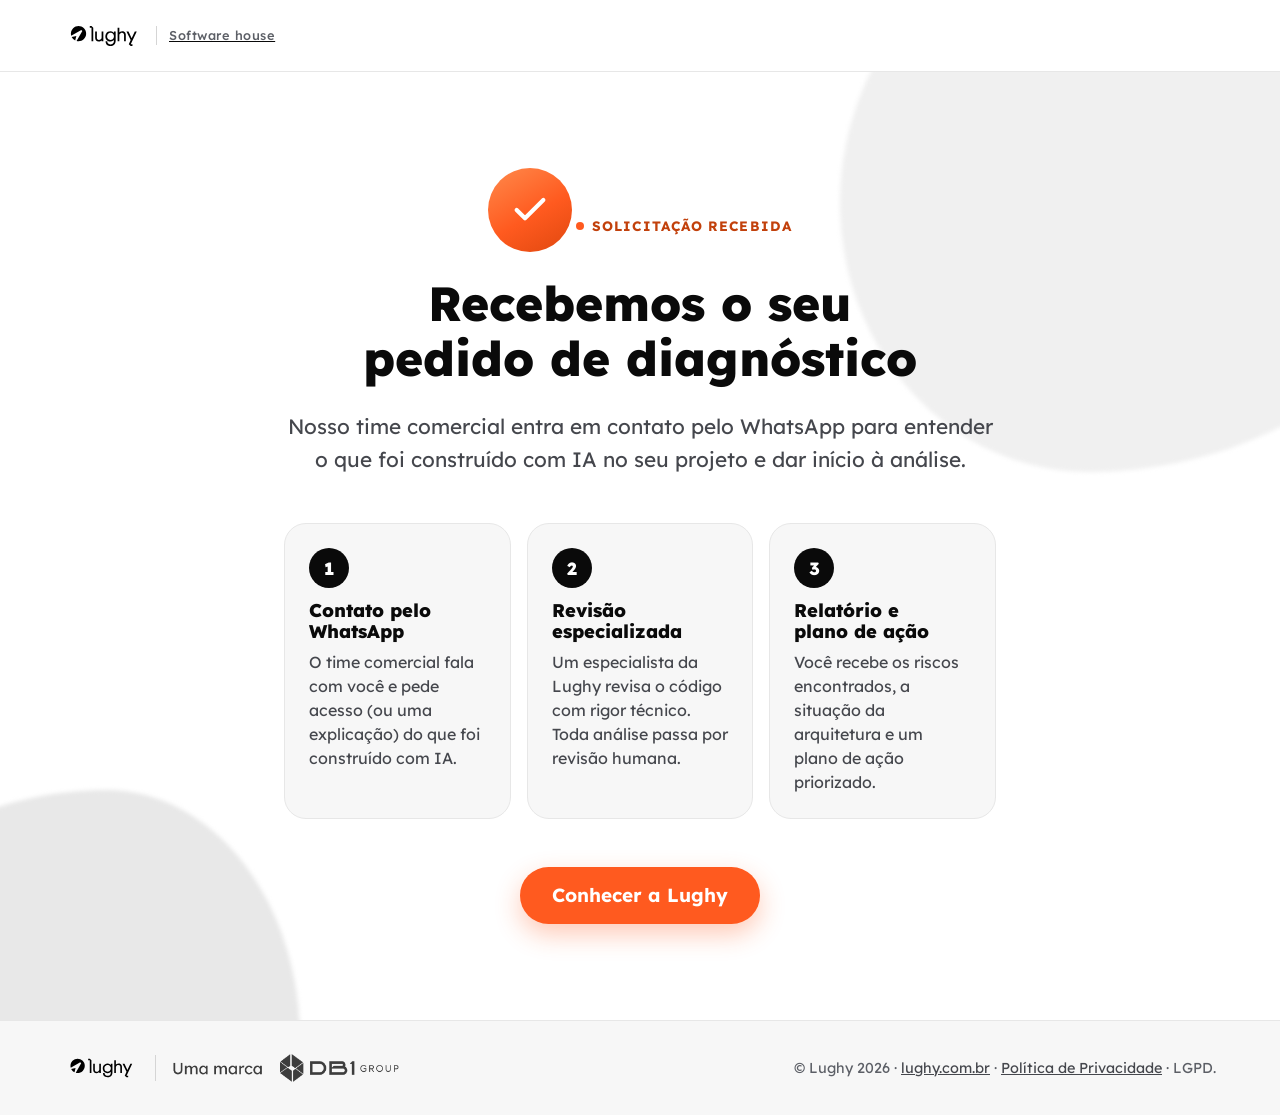
==== commit 3149f6ba: "Remove os travessoes de toda a copy Nove ocorrencias reescritas com a pontuacao adequada a cada caso" ====
--- a/obrigado.html
+++ b/obrigado.html
@@ -32,7 +32,7 @@
 
   <header class="site-header">
     <div class="container site-header__inner">
-      <a class="site-header__logo" href="/" aria-label="Lughy — página inicial">
+      <a class="site-header__logo" href="index.html" aria-label="Lughy, página inicial">
         <img src="assets/logo-lughy-black.svg" alt="Lughy" width="140" height="56" />
         <span class="site-header__tagline">Software house</span>
       </a>
@@ -62,7 +62,7 @@
           <li class="thanks__step">
             <span class="thanks__step-num" aria-hidden="true">2</span>
             <h2>Revisão especializada</h2>
-            <p>Um especialista da Lughy revisa o código com rigor técnico — toda análise passa por revisão humana.</p>
+            <p>Um especialista da Lughy revisa o código com rigor técnico. Toda análise passa por revisão humana.</p>
           </li>
           <li class="thanks__step">
             <span class="thanks__step-num" aria-hidden="true">3</span>
--- a/styles.css
+++ b/styles.css
@@ -408,15 +408,25 @@
 .sinal__mock svg { display: block; width: 100%; height: 100%; }
 
 /* O número fica FORA do quadrado: dentro dele encobria o conteúdo dos mockups.
-   É ornamento (aria-hidden) — a numeração não carrega informação. */
+   É ornamento (aria-hidden) — a numeração não carrega informação.
+   Fica em branco esmaecido, e não em laranja, para o título ficar com o
+   destaque: dois elementos laranja empilhados competiam entre si. */
 .sinal__num {
   display: block;
+  margin-bottom: var(--space-2);
+  font-size: 0.82rem;
+  font-weight: var(--fw-bold);
+  line-height: 1;
+  letter-spacing: 0.16em;
+  /* 0.50 = 5,1:1 sobre o fundo da seção; abaixo disso reprova no AA */
+  color: rgba(255, 255, 255, 0.50);
+}
+
+.sinal__title {
+  font-size: 1.2rem;
+  line-height: 1.25;
+  color: var(--laranja-lughy-light);
   margin-bottom: var(--space-3);
-  font-size: 0.9rem;
-  font-weight: var(--fw-extrabold);
-  line-height: 1;
-  letter-spacing: 0.14em;
-  color: var(--laranja-lughy-light);
 }
 
 .sinal p {
